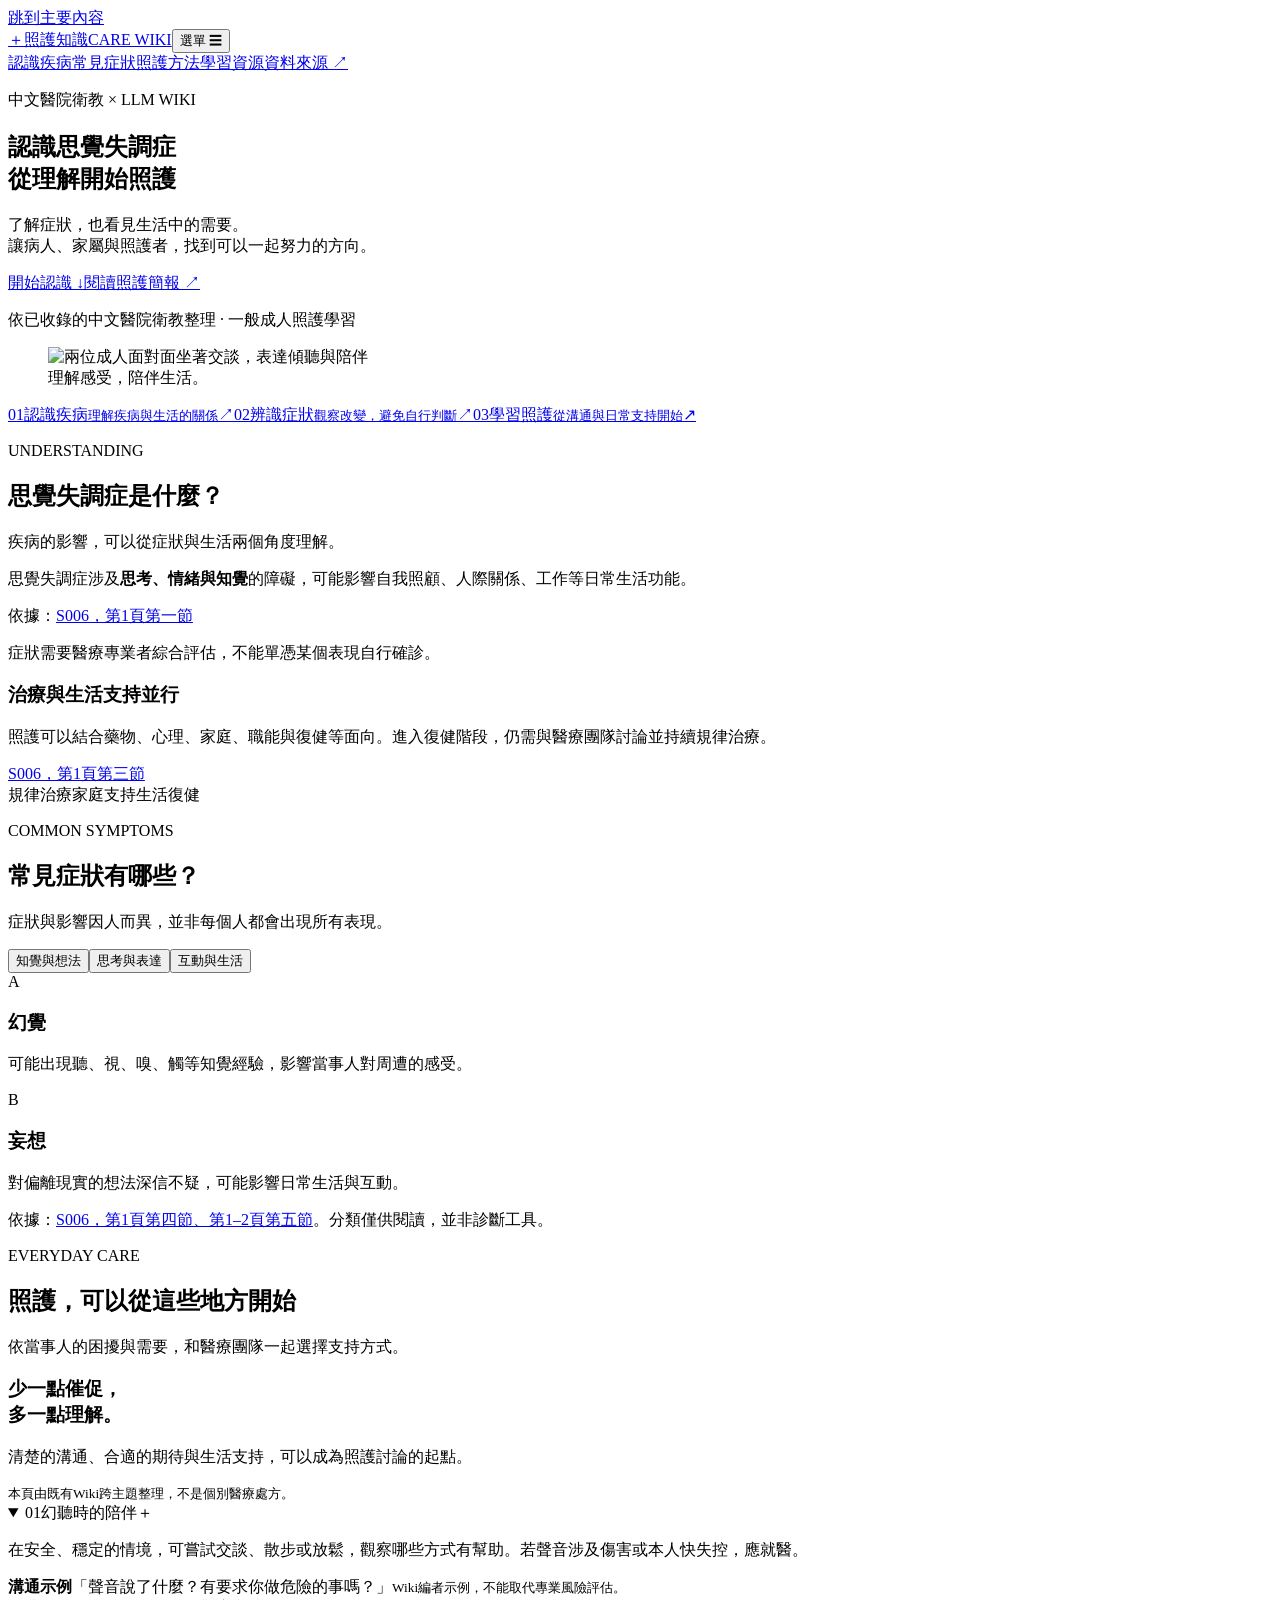
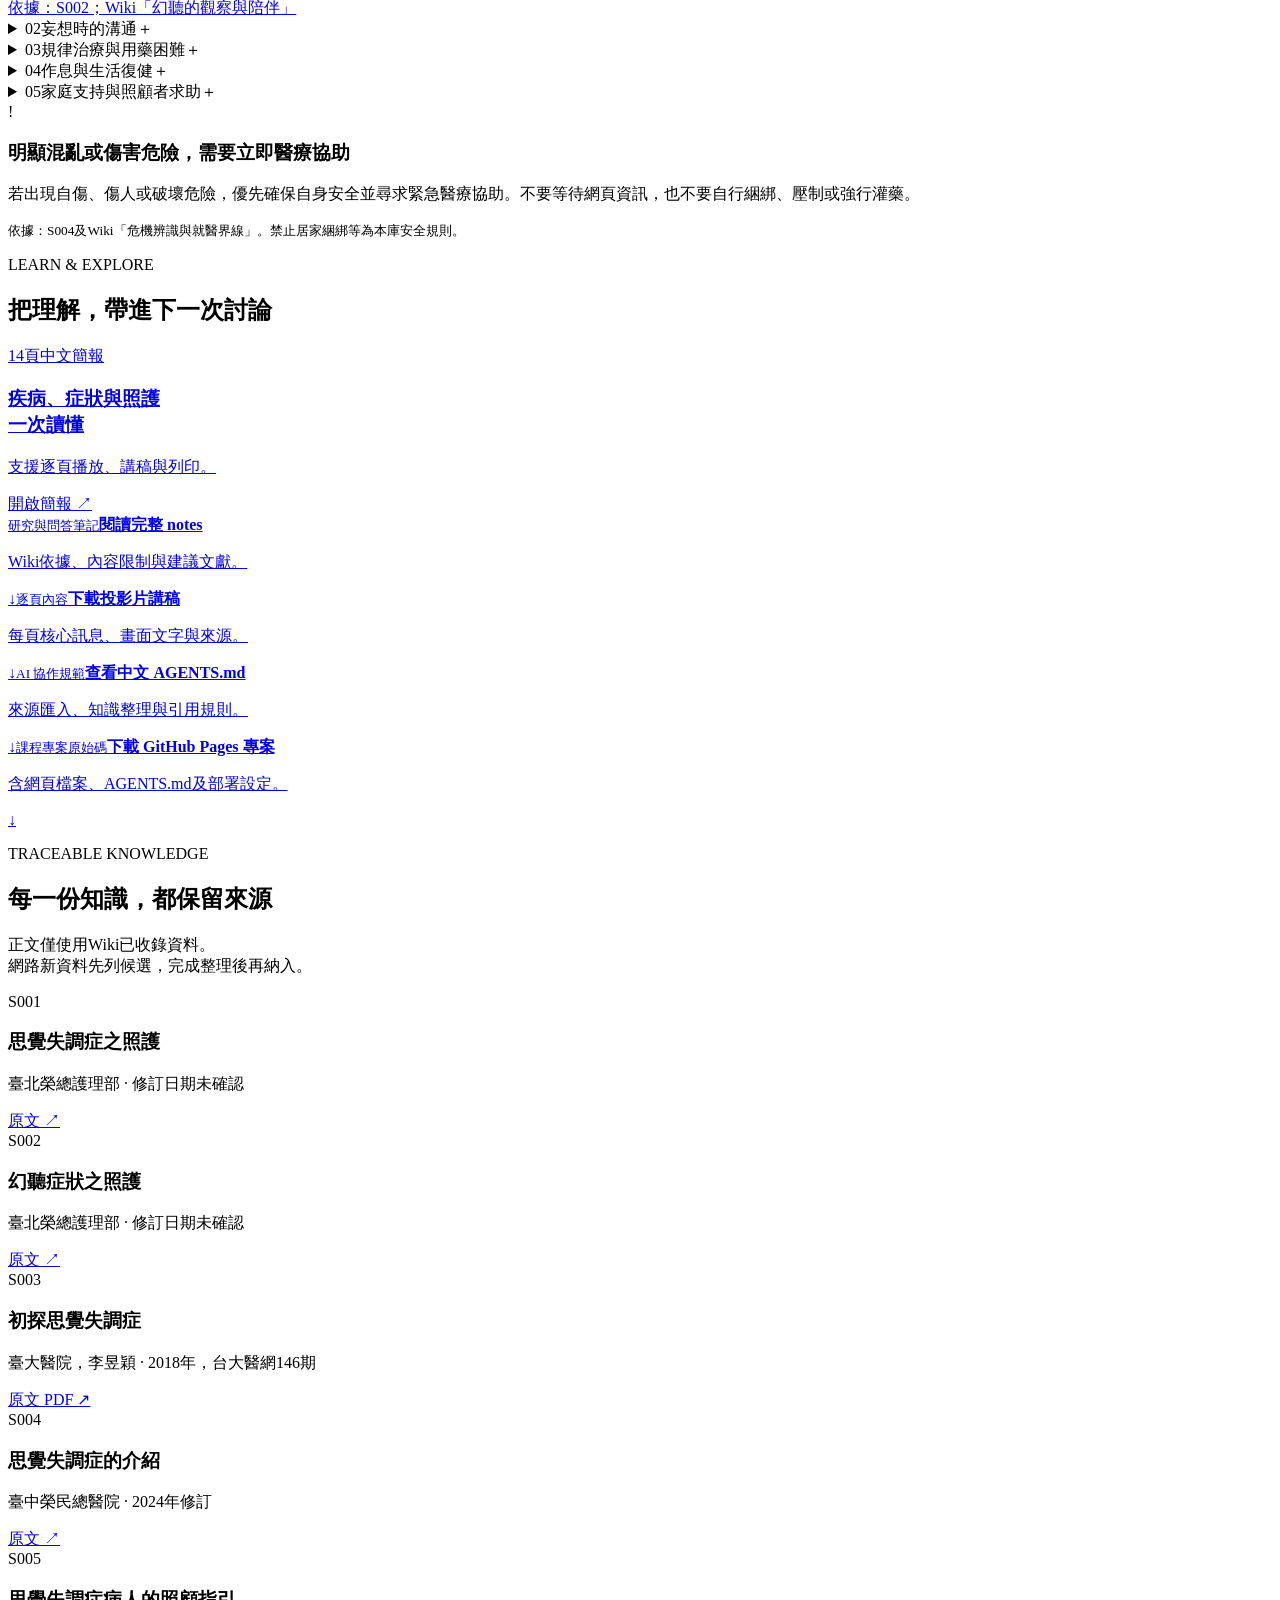
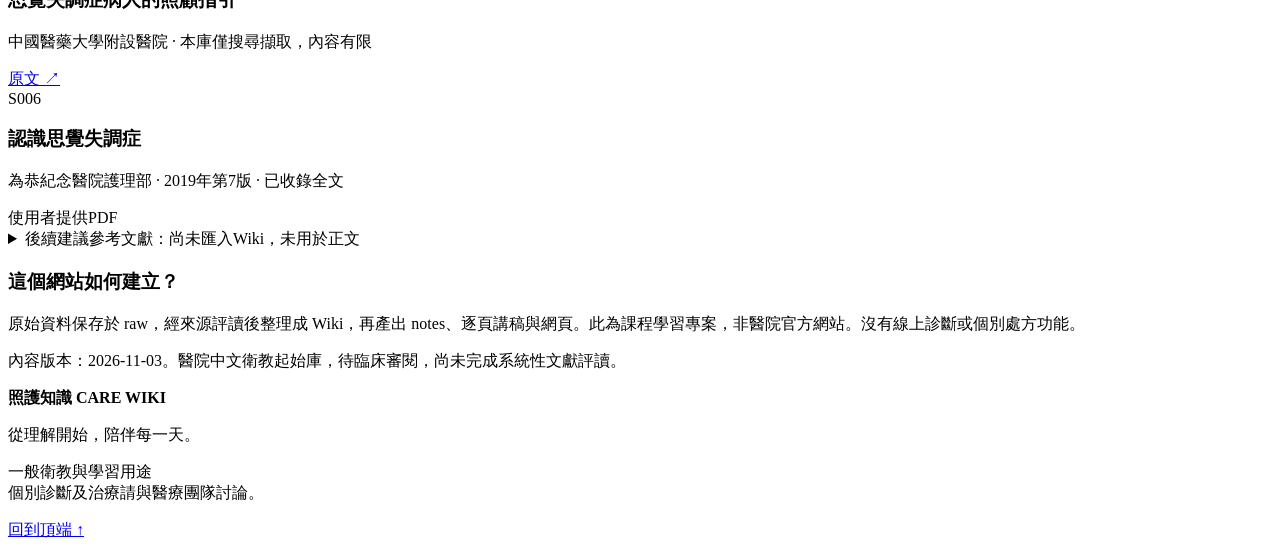
==== index.html @ a37aa3e6 "Add files via upload" ====
<!doctype html>
<html lang="zh-Hant">
<head><meta charset="utf-8"><meta name="viewport" content="width=device-width,initial-scale=1"><meta name="description" content="從理解思覺失調症開始，認識常見症狀、日常照護與家庭支持。以中文醫院衛教Wiki為依據的學習網站。"><title>思覺失調症照護知識網｜從理解開始照護</title><link rel="stylesheet" href="assets/styles.css"><script src="assets/app.js" defer></script></head>
<body>
<a class="skip" href="#main">跳到主要內容</a>
<header class="header"><div class="nav wrap"><a href="#" class="brand" aria-label="思覺失調症照護知識網首頁"><span class="brand-mark" aria-hidden="true">＋</span><span>照護知識<span class="brand-en">CARE WIKI</span></span></a><button class="menu-toggle" id="menu-toggle" aria-expanded="false" aria-controls="menu">選單 ☰</button><nav id="menu" aria-label="主要導覽"><a href="#about">認識疾病</a><a href="#symptoms">常見症狀</a><a href="#care">照護方法</a><a href="#resources">學習資源</a><a href="#sources" class="nav-source">資料來源 ↗</a></nav></div></header>
<main id="main">
<section class="hero wrap"><div class="hero-copy"><p class="eyebrow"><span></span> 中文醫院衛教 × LLM WIKI</p><h1>認識思覺失調症<br>從<span class="green">理解</span>開始照護</h1><p class="hero-lead">了解症狀，也看見生活中的需要。<br>讓病人、家屬與照護者，找到可以一起努力的方向。</p><div class="hero-actions"><a class="button primary" href="#about">開始認識 <span>↓</span></a><a class="text-link" href="presentation.html" target="_blank" rel="noopener">閱讀照護簡報 ↗</a></div><p class="hero-note">依已收錄的中文醫院衛教整理 · 一般成人照護學習</p></div><figure class="hero-art"><img src="assets/cover.jpg" alt="兩位成人面對面坐著交談，表達傾聽與陪伴" width="1200" height="675"><figcaption>理解感受，陪伴生活。</figcaption></figure></section>
<div class="intro-strip"><div class="wrap strip-grid"><a href="#about"><span class="small-num">01</span><span>認識疾病<small>理解疾病與生活的關係</small></span><span class="strip-arrow">↗</span></a><a href="#symptoms"><span class="small-num">02</span><span>辨識症狀<small>觀察改變，避免自行判斷</small></span><span class="strip-arrow">↗</span></a><a href="#care"><span class="small-num">03</span><span>學習照護<small>從溝通與日常支持開始</small></span><span class="strip-arrow">↗</span></a></div></div>
<section class="section wrap" id="about"><div class="section-head"><div><p class="eyebrow">UNDERSTANDING</p><h2>思覺失調症是什麼？</h2></div><p class="head-note">疾病的影響，可以從症狀與生活兩個角度理解。</p></div><div class="about-grid"><div class="definition"><p>思覺失調症涉及<strong>思考、情緒與知覺</strong>的障礙，可能影響自我照顧、人際關係、工作等日常生活功能。</p><p class="source-line">依據：<a href="#source-S006">S006，第1頁第一節</a></p><div class="quiet-note">症狀需要醫療專業者綜合評估，不能單憑某個表現自行確診。</div></div><div class="about-side"><h3>治療與生活支持並行</h3><p>照護可以結合藥物、心理、家庭、職能與復健等面向。進入復健階段，仍需與醫療團隊討論並持續規律治療。</p><a class="source-line" href="#source-S006">S006，第1頁第三節</a><div class="tag-row"><span>規律治療</span><span>家庭支持</span><span>生活復健</span></div></div></div></section>
<section class="symptom-section" id="symptoms"><div class="wrap section"><div class="section-head"><div><p class="eyebrow">COMMON SYMPTOMS</p><h2>常見症狀有哪些？</h2></div><p class="head-note">症狀與影響因人而異，並非每個人都會出現所有表現。</p></div><div class="tabs" role="tablist" aria-label="症狀分類"><button role="tab" id="tab-perception" aria-controls="symptom-panel" aria-selected="true" data-tab="perception">知覺與想法</button><button role="tab" id="tab-expression" aria-controls="symptom-panel" aria-selected="false" data-tab="expression">思考與表達</button><button role="tab" id="tab-life" aria-controls="symptom-panel" aria-selected="false" data-tab="life">互動與生活</button></div><div id="symptom-panel" class="symptom-content" role="tabpanel" aria-labelledby="tab-perception"><article><span class="symptom-no">A</span><h3>幻覺</h3><p>可能出現聽、視、嗅、觸等知覺經驗，影響當事人對周遭的感受。</p></article><article><span class="symptom-no">B</span><h3>妄想</h3><p>對偏離現實的想法深信不疑，可能影響日常生活與互動。</p></article></div><p class="source-line">依據：<a href="#source-S006">S006，第1頁第四節、第1–2頁第五節</a>。分類僅供閱讀，並非診斷工具。</p></div></section>
<section class="section wrap" id="care"><div class="section-head"><div><p class="eyebrow">EVERYDAY CARE</p><h2>照護，可以從這些地方開始</h2></div><p class="head-note">依當事人的困擾與需要，和醫療團隊一起選擇支持方式。</p></div><div class="care-grid"><aside class="care-aside"><div class="vertical-rule"></div><h3>少一點催促，<br>多一點理解。</h3><p>清楚的溝通、合適的期待與生活支持，可以成為照護討論的起點。</p><small>本頁由既有Wiki跨主題整理，不是個別醫療處方。</small></aside><div class="accordions"><details open><summary><span class="detail-no">01</span>幻聽時的陪伴<span class="plus">＋</span></summary><div class="detail-body"><p>在安全、穩定的情境，可嘗試交談、散步或放鬆，觀察哪些方式有幫助。若聲音涉及傷害或本人快失控，應就醫。</p><div class="example"><strong>溝通示例</strong>「聲音說了什麼？有要求你做危險的事嗎？」<small>Wiki編者示例，不能取代專業風險評估。</small></div><a class="source-line" href="#source-S002">依據：S002；Wiki「幻聽的觀察與陪伴」</a></div></details><details><summary><span class="detail-no">02</span>妄想時的溝通<span class="plus">＋</span></summary><div class="detail-body"><p>以簡單、明確、有耐心的方式互動，不爭辯妄想內容，尊重適度安靜與獨處的需求。</p><div class="example">「我知道你很害怕，我沒有看到你說的情況，我們先找個安靜的地方。」<small>此句為Wiki編者示例，承接感受，不附和內容。</small></div><a class="source-line" href="#source-S003">依據：S003；Wiki「妄想與支持性溝通」</a></div></details><details><summary><span class="detail-no">03</span>規律治療與用藥困難<span class="plus">＋</span></summary><div class="detail-body"><p>遇到拒藥、藥物不適或作息受影響，可記錄困難並與醫師討論。個別用藥調整需由醫療團隊評估。</p><p>可先詢問：「是忘了、身體不舒服，還是擔心藥物？」這是Wiki編者提出的溝通示例。</p><a class="source-line" href="#source-S005">依據：S005（僅搜尋擷取）、S006；Wiki「用藥支持」</a></div></details><details><summary><span class="detail-no">04</span>作息與生活復健<span class="plus">＋</span></summary><div class="detail-body"><p>建立規律作息，結合復健、人際練習與活動；肯定個人長處與進步，依本人需要選擇目標。</p><p>編者操作建議：一起選一項能完成的小活動，記錄參與感受。這不是經驗證的介入方案。</p><a class="source-line" href="#source-S001">依據：S001、S006；Wiki「生活與復健」</a></div></details><details><summary><span class="detail-no">05</span>家庭支持與照顧者求助<span class="plus">＋</span></summary><div class="detail-body"><p>減少病人的心理負擔，期待隨生活功能好轉逐步調整。照顧遇到困難，可向精神科醫師、社工師或心理師尋求支持。</p><a class="source-line" href="#source-S006">依據：S006，第2頁第七節；Wiki「追蹤與家庭支持」</a></div></details></div></div><aside class="safety" id="safety"><span class="safety-icon" aria-hidden="true">!</span><div><h3>明顯混亂或傷害危險，需要立即醫療協助</h3><p>若出現自傷、傷人或破壞危險，優先確保自身安全並尋求緊急醫療協助。不要等待網頁資訊，也不要自行綑綁、壓制或強行灌藥。</p><small>依據：S004及Wiki「危機辨識與就醫界線」。禁止居家綑綁等為本庫安全規則。</small></div></aside></section>
<section class="resources-section" id="resources"><div class="wrap section"><div class="section-head"><div><p class="eyebrow">LEARN & EXPLORE</p><h2>把理解，帶進下一次討論</h2></div></div><div class="resource-grid"><a class="resource resource-featured" href="presentation.html" target="_blank" rel="noopener"><span class="resource-label">14頁中文簡報</span><h3>疾病、症狀與照護<br>一次讀懂</h3><p>支援逐頁播放、講稿與列印。</p><span class="resource-cta">開啟簡報 ↗</span></a><div class="resource-list"><a href="downloads/notes.md" download><span><small>研究與問答筆記</small><strong>閱讀完整 notes</strong><p>Wiki依據、內容限制與建議文獻。</p></span><span>↓</span></a><a href="downloads/slides.md" download><span><small>逐頁內容</small><strong>下載投影片講稿</strong><p>每頁核心訊息、畫面文字與來源。</p></span><span>↓</span></a><a href="downloads/AGENTS.md" download><span><small>AI 協作規範</small><strong>查看中文 AGENTS.md</strong><p>來源匯入、知識整理與引用規則。</p></span><span>↓</span></a><a href="downloads/github-project.zip" download><span><small>課程專案原始碼</small><strong>下載 GitHub Pages 專案</strong><p>含網頁檔案、AGENTS.md及部署設定。</p></span><span>↓</span></a></div></div></div></section>
<section class="section wrap sources" id="sources"><div class="section-head"><div><p class="eyebrow">TRACEABLE KNOWLEDGE</p><h2>每一份知識，都保留來源</h2></div><p class="head-note">正文僅使用Wiki已收錄資料。<br>網路新資料先列候選，完成整理後再納入。</p></div><div class="source-list"><div id="source-S001"><span>S001</span><div><h3>思覺失調症之照護</h3><p>臺北榮總護理部 · 修訂日期未確認</p></div><a href="https://ihealth.vghtpe.gov.tw/media/858" target="_blank" rel="noopener">原文 ↗</a></div><div id="source-S002"><span>S002</span><div><h3>幻聽症狀之照護</h3><p>臺北榮總護理部 · 修訂日期未確認</p></div><a href="https://ihealth.vghtpe.gov.tw/media/764" target="_blank" rel="noopener">原文 ↗</a></div><div id="source-S003"><span>S003</span><div><h3>初探思覺失調症</h3><p>臺大醫院，李昱穎 · 2018年，台大醫網146期</p></div><a href="https://health.ntuh.gov.tw/health/NTUH_e_Net/NTUH_e_Net_no146/初探思覺失調症.pdf" target="_blank" rel="noopener">原文 PDF ↗</a></div><div id="source-S004"><span>S004</span><div><h3>思覺失調症的介紹</h3><p>臺中榮民總醫院 · 2024年修訂</p></div><a href="https://ihealth.vghtc.gov.tw/media/596" target="_blank" rel="noopener">原文 ↗</a></div><div id="source-S005"><span>S005</span><div><h3>思覺失調症病人的照顧指引</h3><p>中國醫藥大學附設醫院 · 本庫僅搜尋擷取，內容有限</p></div><a href="https://cmuh.cmu.edu.tw/HealthEdus/Detail?no=5394" target="_blank" rel="noopener">原文 ↗</a></div><div id="source-S006"><span>S006</span><div><h3>認識思覺失調症</h3><p>為恭紀念醫院護理部 · 2019年第7版 · 已收錄全文</p></div><span class="source-line">使用者提供PDF</span></div></div><details class="candidate-details"><summary>後續建議參考文獻：尚未匯入Wiki，未用於正文</summary><div><p><strong>R001</strong> 高雄榮民總醫院護理部（2026）。照顧者面對思覺失調症症狀的處理方法。<a href="https://org.vghks.gov.tw/HE/pdf/7G70003_1.pdf" target="_blank" rel="noopener">開啟／下載PDF ↗</a></p><p><strong>R002</strong> 嘉義基督教醫院。如何照顧思覺失調症病友（2022修訂、2023審閱）。<a href="https://www.cych.org.tw/upload/knowledge/2023-12-25-47995.pdf" target="_blank" rel="noopener">開啟／下載PDF ↗</a></p><small>推薦閱讀方向：家庭照護、幻聽與妄想溝通。下載後仍需來源評讀與Wiki匯入，不會自動成為正文依據。</small></div></details><div class="method"><h3>這個網站如何建立？</h3><p>原始資料保存於 raw，經來源評讀後整理成 Wiki，再產出 notes、逐頁講稿與網頁。此為課程學習專案，非醫院官方網站。沒有線上診斷或個別處方功能。</p><p class="source-line">內容版本：2026-11-03。醫院中文衛教起始庫，待臨床審閱，尚未完成系統性文獻評讀。</p></div></section>
</main><footer class="footer"><div class="wrap footer-inner"><div><strong>照護知識 CARE WIKI</strong><p>從理解開始，陪伴每一天。</p></div><p>一般衛教與學習用途<br>個別診斷及治療請與醫療團隊討論。</p><a href="#">回到頂端 ↑</a></div></footer>
</body></html>
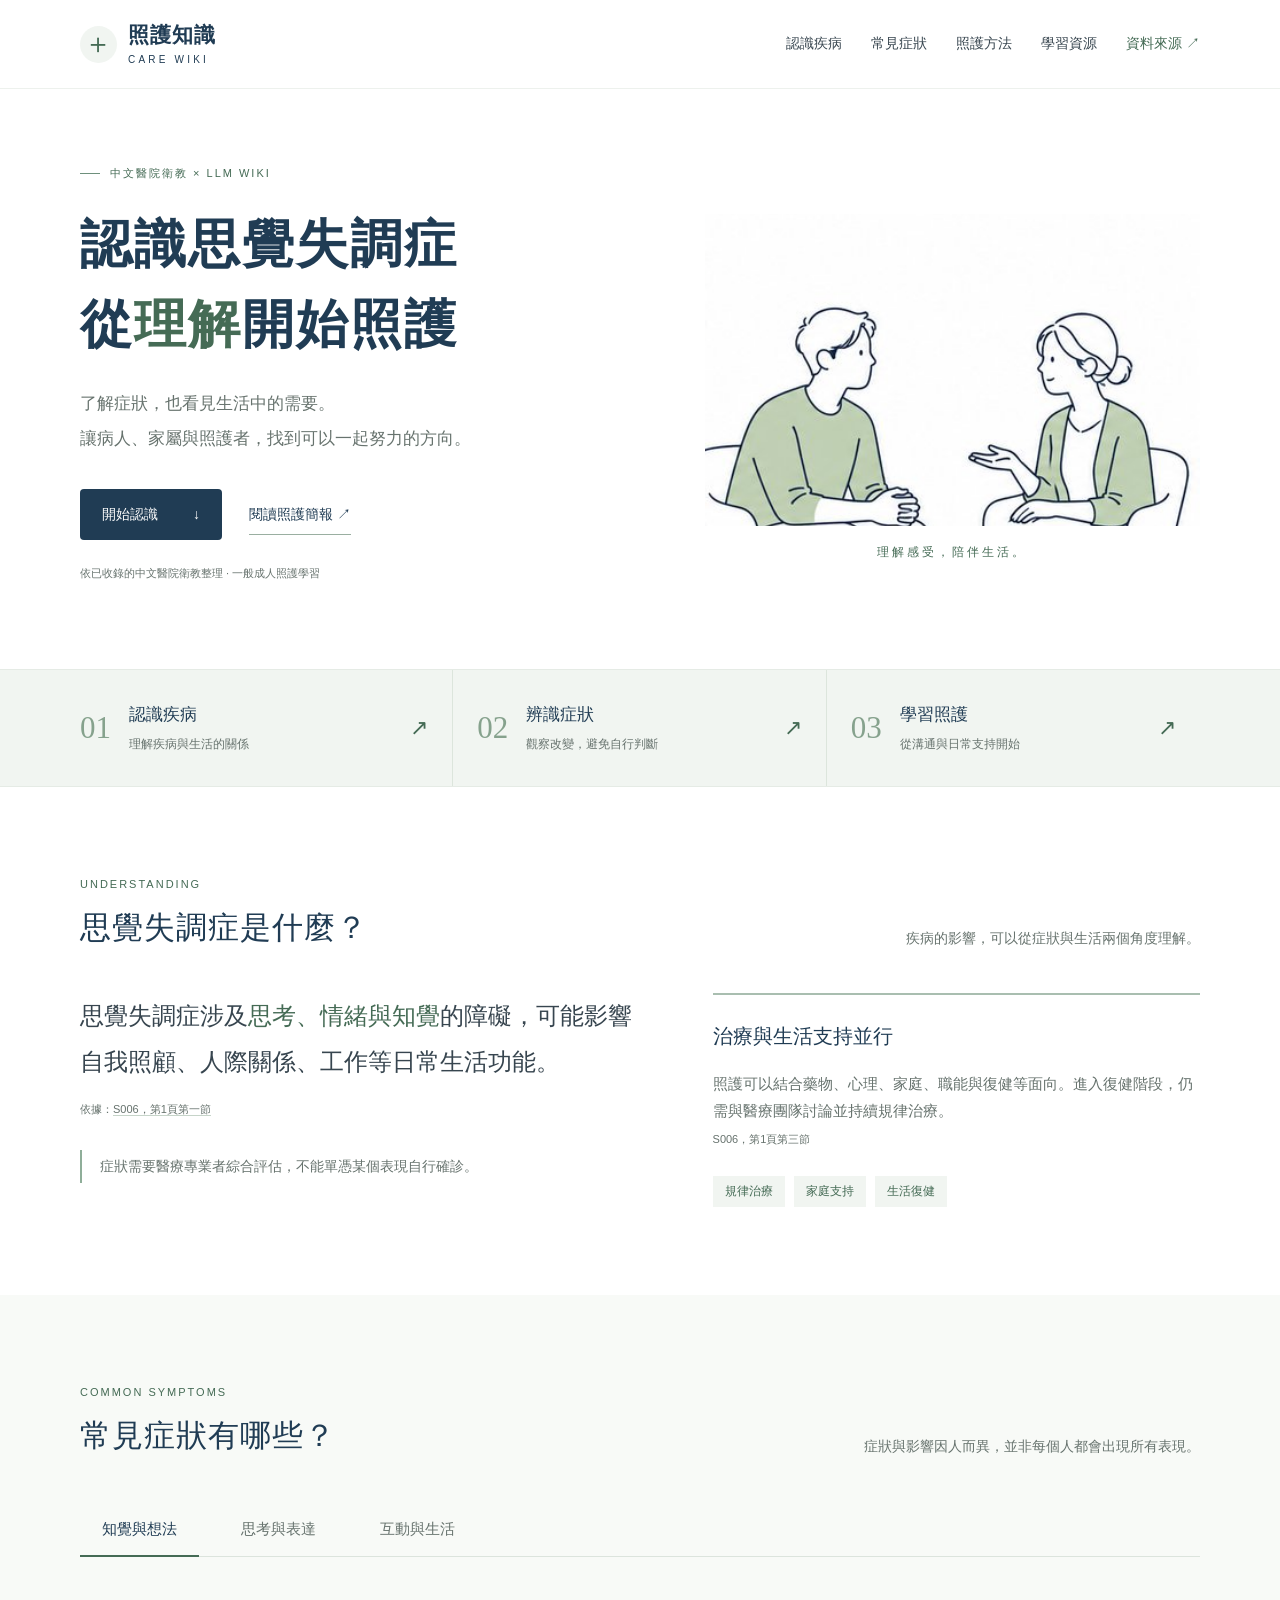
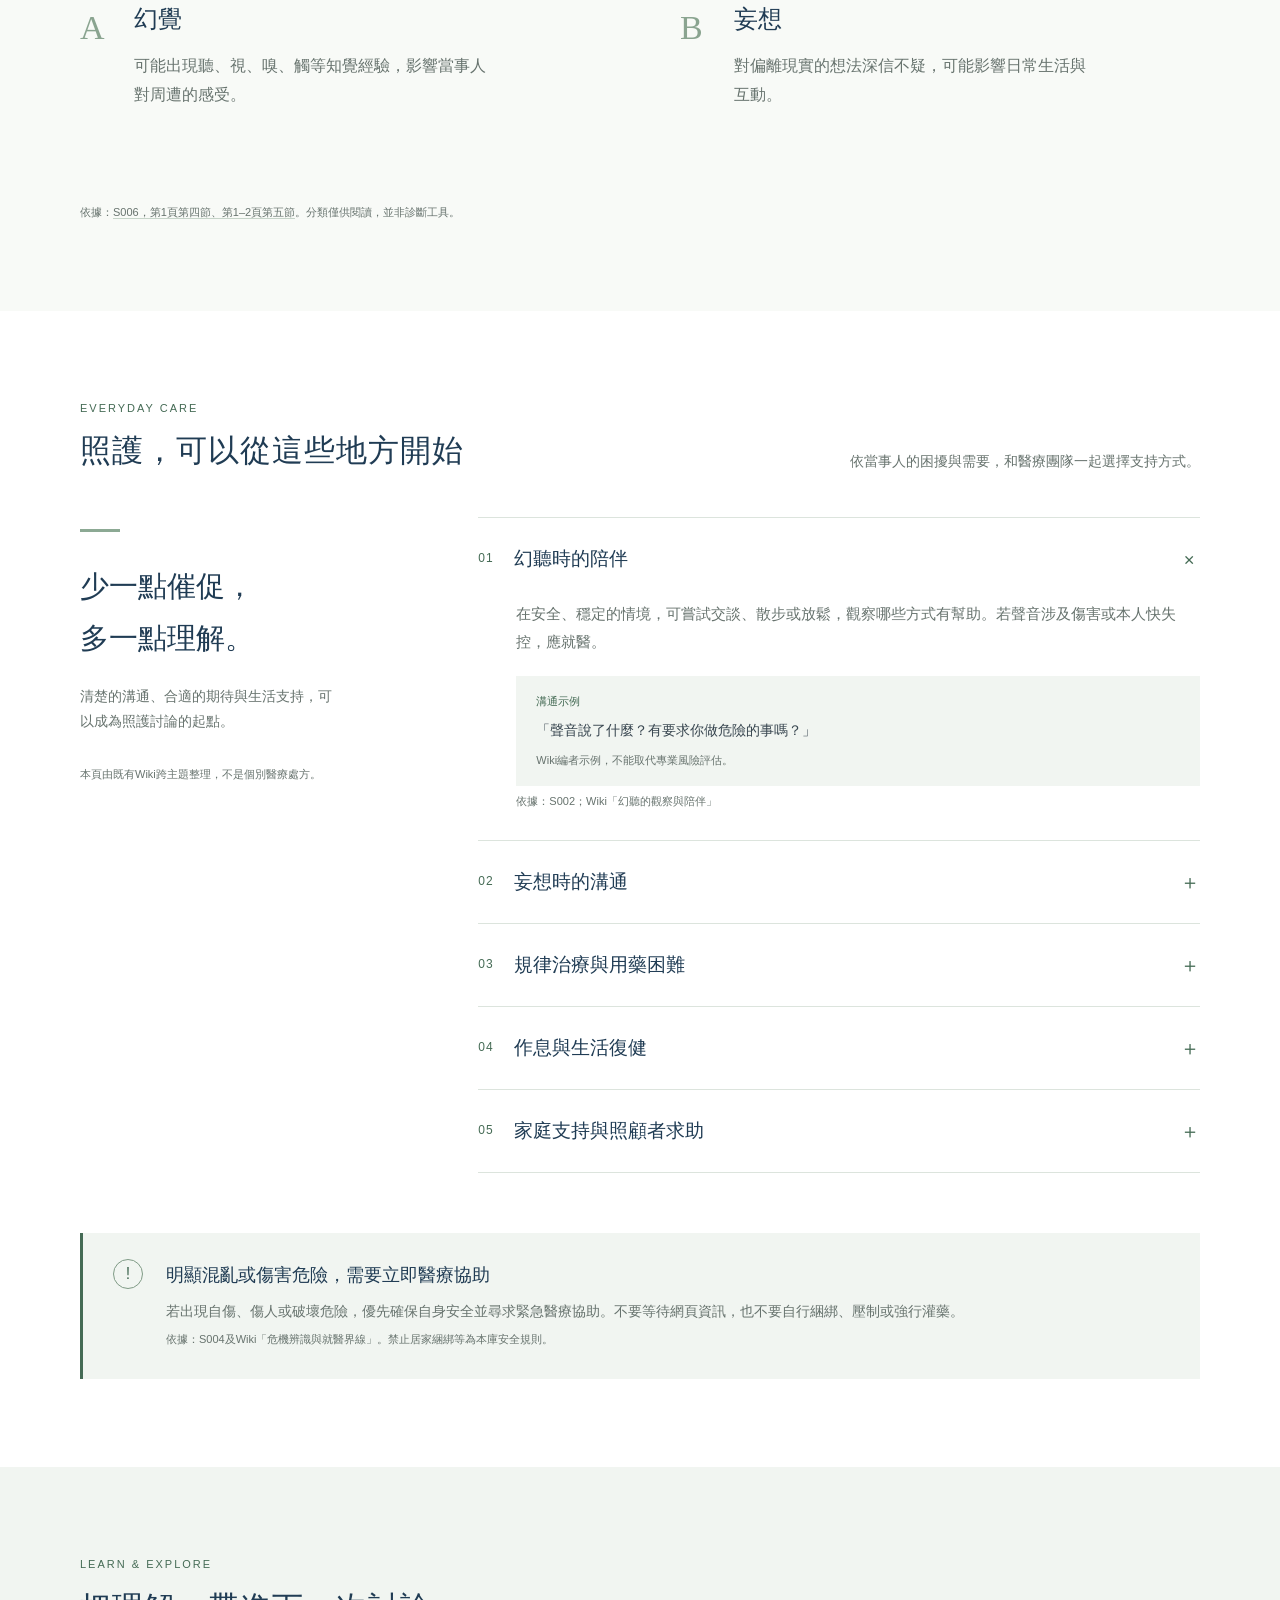
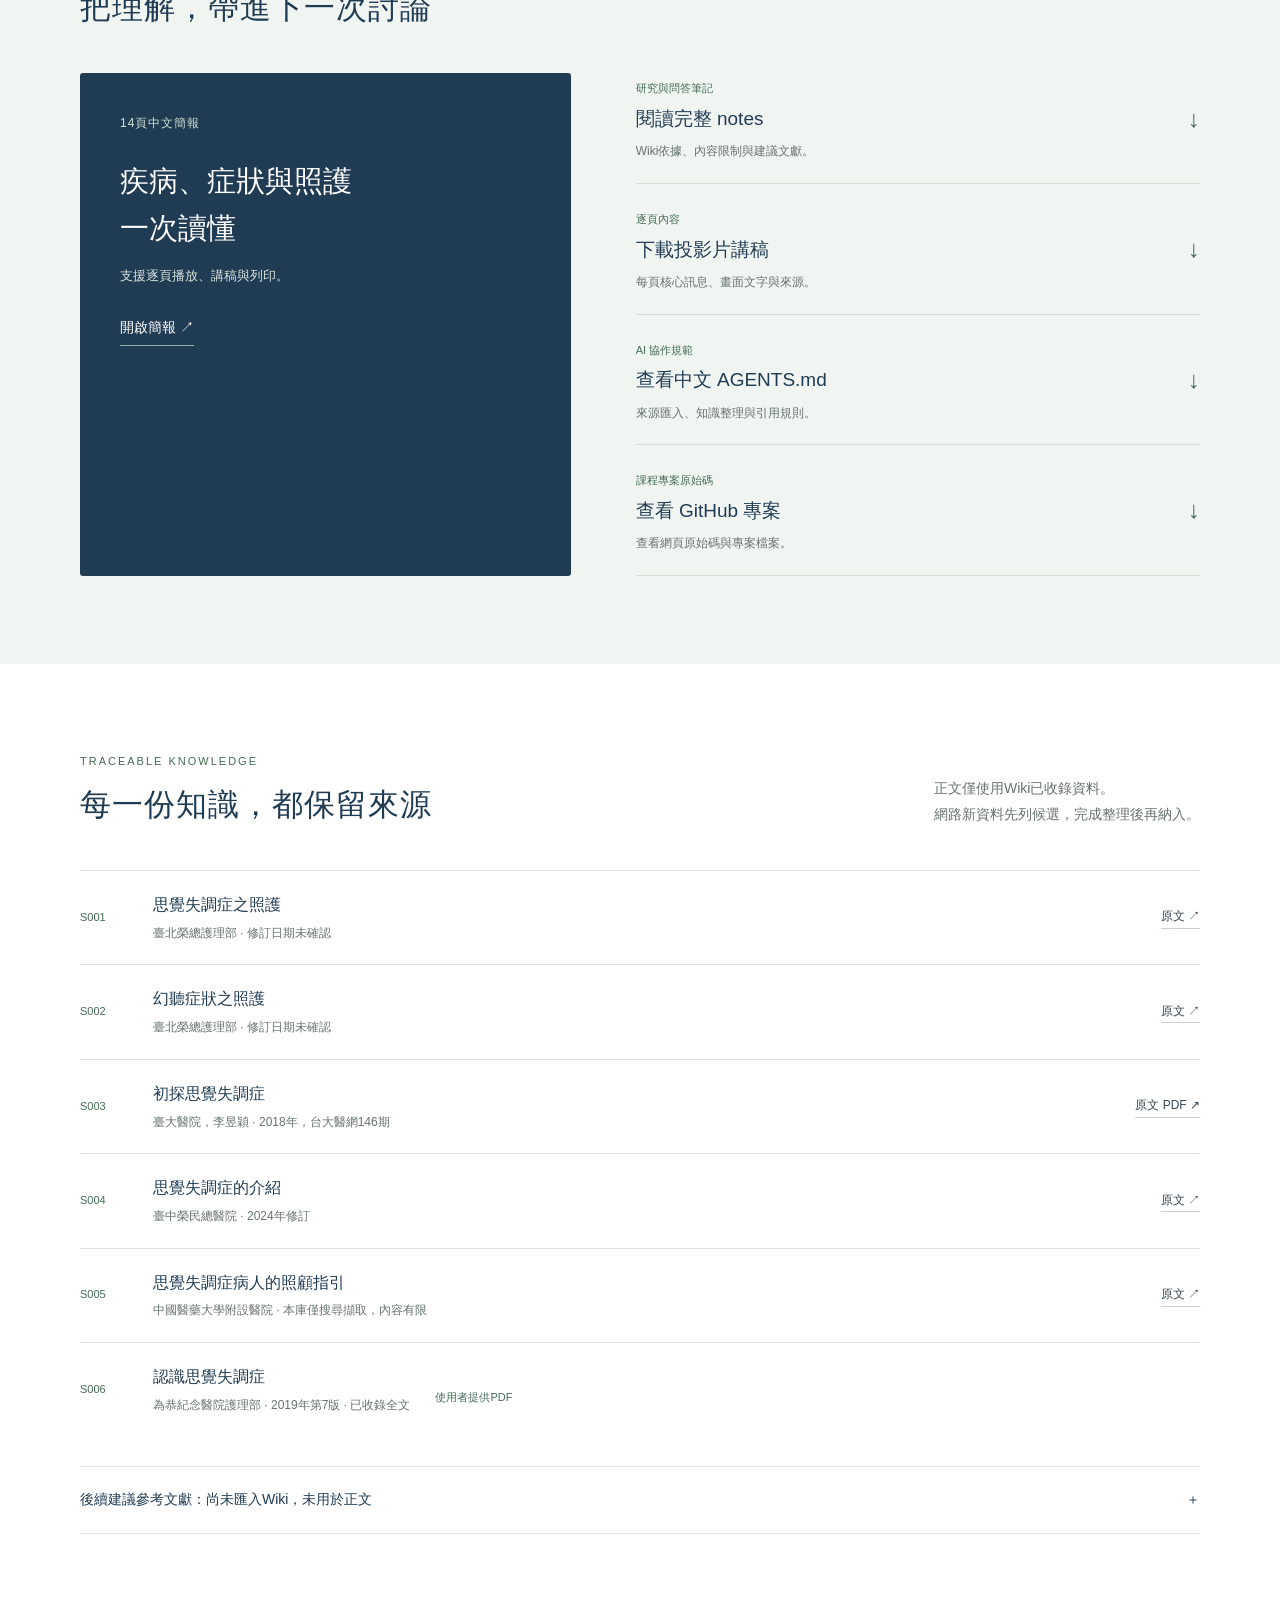
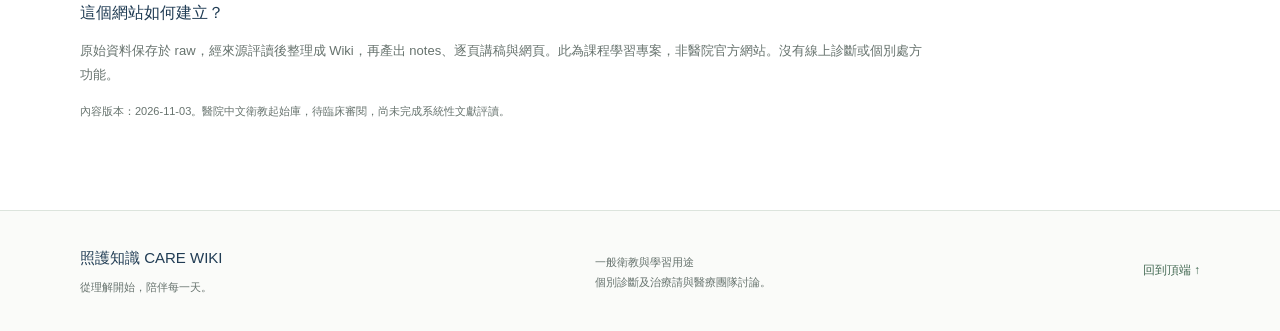
==== commit d368670b: "Add files via upload" ====
--- a/index.html
+++ b/index.html
@@ -1,16 +1,23 @@
 <!doctype html>
 <html lang="zh-Hant">
-<head><meta charset="utf-8"><meta name="viewport" content="width=device-width,initial-scale=1"><meta name="description" content="從理解思覺失調症開始，認識常見症狀、日常照護與家庭支持。以中文醫院衛教Wiki為依據的學習網站。"><title>思覺失調症照護知識網｜從理解開始照護</title><link rel="stylesheet" href="assets/styles.css"><script src="assets/app.js" defer></script></head>
+<head><meta charset="utf-8"><meta name="viewport" content="width=device-width,initial-scale=1"><meta name="description" content="從理解思覺失調症開始，認識常見症狀、日常照護與家庭支持。以中文醫院衛教Wiki為依據的學習網站。"><title>思覺失調症照護知識網｜從理解開始照護</title><style>
+:root{--navy:#203c54;--ink:#37454f;--sage:#6e907c;--sage-dark:#456b55;--pale:#f1f5f1;--muted:#67736e;--line:#dce4dd;--white:#fff;--max:1120px}*{box-sizing:border-box}html{scroll-behavior:smooth;scroll-padding-top:110px}body{margin:0;background:var(--white);color:var(--ink);font-family:"Noto Sans TC","Microsoft JhengHei","PingFang TC",sans-serif;line-height:1.8;font-size:16px}a{color:inherit;text-decoration:none}button{font:inherit;cursor:pointer}button:focus-visible,a:focus-visible,summary:focus-visible{outline:3px solid #7da38a;outline-offset:5px}a,button,summary{-webkit-tap-highlight-color:transparent}h1,h2,h3,p{margin:0}h1,h2,h3{color:var(--navy)}.wrap{width:min(var(--max),calc(100% - 64px));margin:auto}.skip{position:fixed;left:15px;top:-100px;background:white;padding:10px;z-index:100}.skip:focus{top:10px}.header{position:sticky;top:0;background:#fffffffa;border-bottom:1px solid #edf1ed;z-index:10}.nav{min-height:88px;display:flex;justify-content:space-between;align-items:center;gap:20px}.brand{display:flex;gap:11px;align-items:center;line-height:1.1;color:var(--navy);font-size:21px;font-weight:600;letter-spacing:1px}.brand-mark{width:37px;height:37px;background:var(--pale);color:var(--sage-dark);border-radius:50%;display:grid;place-items:center;font-size:28px;font-weight:400}.brand-en{display:block;font-size:10px;letter-spacing:3.2px;font-weight:400;margin-top:8px}.nav nav{display:flex;gap:29px;align-items:center;font-size:14px}.nav nav a{padding:8px 0}.nav nav a:hover{color:var(--sage-dark)}.nav-source{color:var(--sage-dark)}.menu-toggle{display:none;background:white;border:1px solid var(--line);border-radius:4px;padding:8px 11px;color:var(--navy)}.hero{min-height:580px;display:grid;grid-template-columns:1.2fr 1fr;align-items:center;gap:30px;padding-top:65px;padding-bottom:75px}.eyebrow{font-size:11px;letter-spacing:2px;color:var(--sage-dark);font-weight:500;margin-bottom:20px}.hero .eyebrow{display:flex;gap:10px;align-items:center}.eyebrow span{display:block;width:20px;height:1px;background:var(--sage)}h1{font-size:clamp(34px,4.05vw,52px);line-height:1.55;font-weight:600;letter-spacing:2px}.green{color:var(--sage-dark)}.hero-lead{font-size:17px;color:var(--muted);line-height:2.05;margin-top:23px}.hero-actions{display:flex;align-items:center;gap:27px;margin-top:32px;flex-wrap:wrap}.button{display:inline-flex;justify-content:space-between;align-items:center;gap:35px;padding:13px 22px;border-radius:4px;font-size:14px}.primary{background:var(--navy);color:white}.primary:hover{background:#315771}.text-link{font-size:14px;border-bottom:1px solid #9aafa1;padding:7px 0;color:var(--navy)}.hero-note{font-size:11px;color:var(--muted);margin-top:24px}.hero-art{margin:30px 0 0;position:relative;overflow:hidden;min-width:0;height:350px;align-self:center}.hero-art img{position:absolute;width:278%;height:auto;max-width:none;right:0;top:-93%;object-fit:contain}.hero-art figcaption{position:absolute;bottom:0;left:0;right:0;font-size:12px;letter-spacing:3px;text-align:center;color:var(--sage-dark);background:white;padding:16px 0 0}.intro-strip{background:var(--pale);border-top:1px solid #e5ebe5;border-bottom:1px solid #e5ebe5}.strip-grid{display:grid;grid-template-columns:repeat(3,1fr)}.strip-grid a{display:flex;align-items:center;gap:18px;padding:30px 24px;border-right:1px solid #dce5dc;color:var(--navy);font-size:17px}.strip-grid a:first-child{padding-left:0}.strip-grid a:last-child{border:0}.strip-grid small{display:block;font-size:12px;color:var(--muted);margin-top:3px}.small-num{font-family:Georgia,serif;font-size:31px;color:#86a28d}.strip-arrow{margin-left:auto;color:var(--sage-dark);font-size:22px}.section{padding-top:88px;padding-bottom:88px}.section-head{display:flex;justify-content:space-between;align-items:flex-end;gap:35px;margin-bottom:42px}.section-head .eyebrow{margin-bottom:10px}h2{font-size:31px;font-weight:500;letter-spacing:1px;line-height:1.5}.head-note{font-size:14px;color:var(--muted);line-height:1.9;max-width:350px}.about-grid{display:grid;grid-template-columns:1.15fr 1fr;gap:72px}.definition>p:first-child{font-size:24px;line-height:1.9}.definition strong{font-weight:500;color:var(--sage-dark)}.source-line{font-size:11px;color:var(--muted);line-height:1.8;margin-top:16px}.source-line a,.sources a{border-bottom:1px solid #c6d4c9}.quiet-note{border-left:2px solid #8fae99;padding:4px 0 4px 18px;margin-top:30px;color:var(--muted);font-size:14px}.about-side{border-top:2px solid #a9beb0;padding-top:23px}.about-side h3{font-size:20px;font-weight:500;margin-bottom:16px}.about-side p{font-size:15px;color:var(--muted)}.tag-row{display:flex;gap:9px;flex-wrap:wrap;margin-top:23px}.tag-row span{background:var(--pale);color:var(--sage-dark);font-size:12px;padding:5px 12px}.symptom-section{background:#f8faf7}.tabs{display:flex;gap:20px;border-bottom:1px solid var(--line)}.tabs button{border:0;border-bottom:2px solid transparent;background:transparent;padding:13px 22px;color:var(--muted);font-size:15px;margin-bottom:-1px}.tabs button[aria-selected=true]{border-color:var(--sage-dark);color:var(--navy);font-weight:500}.symptom-content{display:grid;grid-template-columns:1fr 1fr;gap:80px;padding:40px 0 22px;min-height:230px}.symptom-content article{position:relative;padding-left:54px}.symptom-no{position:absolute;top:0;left:0;color:#8aa490;font-family:Georgia,serif;font-size:34px}.symptom-content h3{font-size:24px;font-weight:500;margin-bottom:12px}.symptom-content p{font-size:16px;color:var(--muted);max-width:360px}.care-grid{display:grid;grid-template-columns:.75fr 1.7fr;gap:80px}.care-aside{padding-top:12px}.vertical-rule{width:40px;height:3px;background:#8ca994;margin-bottom:28px}.care-aside h3{font-size:29px;line-height:1.8;font-weight:500}.care-aside p{font-size:14px;color:var(--muted);margin-top:20px;max-width:260px}.care-aside small{display:block;color:var(--muted);font-size:11px;margin-top:30px;max-width:250px}.accordions details{border-top:1px solid var(--line)}.accordions details:last-child{border-bottom:1px solid var(--line)}summary{cursor:pointer;list-style:none}summary::-webkit-details-marker{display:none}.accordions summary{display:flex;align-items:center;gap:20px;padding:23px 0;font-size:19px;color:var(--navy)}.detail-no{font-size:12px;color:var(--sage-dark);letter-spacing:1px}.plus{margin-left:auto;color:var(--sage-dark);font-size:20px}.accordions details[open] .plus{transform:rotate(45deg)}.detail-body{padding:0 0 25px 38px;font-size:15px;color:var(--muted);line-height:1.9}.detail-body p+p{margin-top:14px}.example{background:var(--pale);padding:15px 20px;margin-top:19px;color:var(--ink);font-size:14px}.example strong{display:block;font-size:11px;color:var(--sage-dark);margin-bottom:5px;font-weight:500}.example small{display:block;font-size:11px;color:var(--muted);margin-top:7px}.safety{display:flex;gap:23px;padding:26px 30px;border-left:3px solid var(--sage-dark);background:var(--pale);margin-top:60px}.safety-icon{height:30px;width:30px;border:1px solid #809b86;border-radius:50%;display:grid;place-items:center;color:var(--sage-dark);flex-shrink:0}.safety h3{font-size:18px;font-weight:500;margin-bottom:8px}.safety p{font-size:14px;color:var(--muted)}.safety small{font-size:11px;color:var(--muted)}.resources-section{background:var(--pale)}.resource-grid{display:grid;grid-template-columns:1fr 1.15fr;gap:65px}.resource-featured{display:block;background:var(--navy);color:white;padding:35px 40px;min-height:300px;border-radius:3px}.resource-label{font-size:12px;letter-spacing:1px;color:#d2e1d5}.resource h3{font-size:29px;line-height:1.6;color:white;font-weight:500;margin:21px 0 13px}.resource p{font-size:13px;color:#d9e4de}.resource-cta{display:inline-block;font-size:14px;margin-top:28px;border-bottom:1px solid #95b3a0;padding-bottom:4px}.resource-list>a{display:flex;justify-content:space-between;align-items:center;padding:20px 0;border-bottom:1px solid #d2dfd2;gap:20px}.resource-list>a:first-child{padding-top:0}.resource-list small{font-size:11px;color:var(--sage-dark)}.resource-list strong{display:block;font-size:19px;color:var(--navy);font-weight:500}.resource-list p{font-size:12px;color:var(--muted);margin-top:5px}.resource-list>a>span:last-child{font-size:24px;color:var(--sage-dark)}.source-list>div{display:flex;align-items:center;gap:25px;padding:20px 0;border-top:1px solid var(--line);scroll-margin-top:110px}.source-list>div>span{font-size:11px;color:var(--sage-dark);min-width:48px}.source-list h3{font-weight:500;font-size:16px}.source-list p{font-size:12px;color:var(--muted);margin-top:3px}.source-list>div>a{margin-left:auto;font-size:12px;white-space:nowrap}.candidate-details{margin-top:30px;border-top:1px solid var(--line);border-bottom:1px solid var(--line);padding:20px 0}.candidate-details summary{font-size:14px;color:var(--navy)}.candidate-details summary:after{content:'＋';float:right}.candidate-details[open] summary:after{content:'－'}.candidate-details>div{padding-top:20px;font-size:13px;color:var(--muted)}.candidate-details p+p{margin-top:16px}.candidate-details small{display:block;margin-top:16px;font-size:11px}.method{margin-top:40px;padding-top:25px}.method h3{font-size:16px;font-weight:500;margin-bottom:12px}.method p{font-size:13px;color:var(--muted);max-width:850px}.method .source-line{font-size:11px}.footer{border-top:1px solid var(--line);background:#fafbf9;padding:33px 0}.footer-inner{display:flex;justify-content:space-between;align-items:center;gap:30px}.footer strong{font-weight:500;font-size:15px;color:var(--navy)}.footer p{font-size:11px;color:var(--muted);margin-top:5px}.footer a{font-size:12px;color:var(--sage-dark)}@media(min-width:1400px){.hero-art img{top:-93%}}@media(max-width:950px){.nav nav{gap:18px;font-size:12px}.hero{grid-template-columns:1.3fr 1fr;gap:10px;min-height:520px}.hero-art{height:290px}.hero-art img{top:-81%;width:278%}.strip-grid a{padding:25px 16px;gap:11px}.strip-grid small{font-size:10px}.strip-grid a{font-size:15px}.about-grid,.care-grid{gap:40px}.head-note{max-width:280px;font-size:13px}.symptom-content{gap:40px}.resource-grid{gap:35px}}@media(max-width:720px){.wrap{width:calc(100% - 40px)}.nav{min-height:75px}.brand{font-size:18px}.brand-mark{width:32px;height:32px}.brand-en{font-size:9px}.menu-toggle{display:block}.nav nav{display:none;position:absolute;top:75px;left:0;right:0;background:white;padding:16px 25px;box-shadow:0 5px 10px #203c540a;border-top:1px solid var(--line);flex-direction:column;align-items:flex-start;gap:8px;font-size:15px}.nav nav.open{display:flex}.nav nav a{width:100%;padding:10px 0}.hero{grid-template-columns:1fr;padding-top:42px;padding-bottom:32px;gap:0;min-height:0}.hero h1{font-size:clamp(32px,7.7vw,46px)}.hero-lead{font-size:15px}.hero-actions{gap:23px;margin-top:24px}.hero-note{font-size:10px}.hero-art{height:240px;width:330px;max-width:100%;margin:28px auto 0}.hero-art img{width:278%;top:-90%}.hero-art figcaption{padding-top:8px}.strip-grid{grid-template-columns:1fr}.strip-grid a,.strip-grid a:first-child{border-right:0;border-bottom:1px solid var(--line);padding:20px 0}.strip-grid small{font-size:12px}.small-num{font-size:27px}.strip-grid a{font-size:16px}.section{padding-top:55px;padding-bottom:55px}.section-head{display:block;margin-bottom:30px}.head-note{margin-top:17px;max-width:none}.section h2{font-size:26px}.about-grid,.care-grid,.resource-grid{grid-template-columns:1fr;gap:30px}.definition>p:first-child{font-size:21px}.about-side{padding-top:20px}.tabs{gap:0;justify-content:space-between}.tabs button{font-size:13px;padding:12px 10px}.symptom-content{grid-template-columns:1fr;gap:28px;min-height:0;padding-top:28px}.symptom-content article{padding-left:43px}.symptom-content h3{font-size:22px}.symptom-content p{font-size:15px;max-width:none}.symptom-no{font-size:28px}.care-aside{display:none}.accordions summary{font-size:17px;gap:15px;padding:20px 0}.detail-body{padding-left:29px;font-size:14px}.safety{margin-top:35px;padding:22px 19px;gap:15px}.safety h3{font-size:16px}.safety-icon{width:25px;height:25px}.safety p{font-size:13px}.resource-featured{padding:27px 30px;min-height:270px}.resource h3{font-size:27px}.source-list>div{gap:12px;flex-wrap:wrap}.source-list>div>span{min-width:37px}.source-list>div>div{flex:1;min-width:180px}.source-list>div>a{margin-left:49px}.source-list h3{font-size:15px}.candidate-details summary{font-size:13px;padding-right:16px}.footer-inner{flex-wrap:wrap;gap:20px}.footer-inner>p{flex-basis:100%;order:3}.footer a{margin-left:auto}.eyebrow{font-size:10px}}@media(prefers-reduced-motion:reduce){html{scroll-behavior:auto}}
+
+</style></head>
 <body>
 <a class="skip" href="#main">跳到主要內容</a>
 <header class="header"><div class="nav wrap"><a href="#" class="brand" aria-label="思覺失調症照護知識網首頁"><span class="brand-mark" aria-hidden="true">＋</span><span>照護知識<span class="brand-en">CARE WIKI</span></span></a><button class="menu-toggle" id="menu-toggle" aria-expanded="false" aria-controls="menu">選單 ☰</button><nav id="menu" aria-label="主要導覽"><a href="#about">認識疾病</a><a href="#symptoms">常見症狀</a><a href="#care">照護方法</a><a href="#resources">學習資源</a><a href="#sources" class="nav-source">資料來源 ↗</a></nav></div></header>
 <main id="main">
-<section class="hero wrap"><div class="hero-copy"><p class="eyebrow"><span></span> 中文醫院衛教 × LLM WIKI</p><h1>認識思覺失調症<br>從<span class="green">理解</span>開始照護</h1><p class="hero-lead">了解症狀，也看見生活中的需要。<br>讓病人、家屬與照護者，找到可以一起努力的方向。</p><div class="hero-actions"><a class="button primary" href="#about">開始認識 <span>↓</span></a><a class="text-link" href="presentation.html" target="_blank" rel="noopener">閱讀照護簡報 ↗</a></div><p class="hero-note">依已收錄的中文醫院衛教整理 · 一般成人照護學習</p></div><figure class="hero-art"><img src="assets/cover.jpg" alt="兩位成人面對面坐著交談，表達傾聽與陪伴" width="1200" height="675"><figcaption>理解感受，陪伴生活。</figcaption></figure></section>
+<section class="hero wrap"><div class="hero-copy"><p class="eyebrow"><span></span> 中文醫院衛教 × LLM WIKI</p><h1>認識思覺失調症<br>從<span class="green">理解</span>開始照護</h1><p class="hero-lead">了解症狀，也看見生活中的需要。<br>讓病人、家屬與照護者，找到可以一起努力的方向。</p><div class="hero-actions"><a class="button primary" href="#about">開始認識 <span>↓</span></a><a class="text-link" href="presentation.html" target="_blank" rel="noopener">閱讀照護簡報 ↗</a></div><p class="hero-note">依已收錄的中文醫院衛教整理 · 一般成人照護學習</p></div><figure class="hero-art"><img src="[data-uri]" alt="兩位成人面對面坐著交談，表達傾聽與陪伴" width="1200" height="675"><figcaption>理解感受，陪伴生活。</figcaption></figure></section>
 <div class="intro-strip"><div class="wrap strip-grid"><a href="#about"><span class="small-num">01</span><span>認識疾病<small>理解疾病與生活的關係</small></span><span class="strip-arrow">↗</span></a><a href="#symptoms"><span class="small-num">02</span><span>辨識症狀<small>觀察改變，避免自行判斷</small></span><span class="strip-arrow">↗</span></a><a href="#care"><span class="small-num">03</span><span>學習照護<small>從溝通與日常支持開始</small></span><span class="strip-arrow">↗</span></a></div></div>
 <section class="section wrap" id="about"><div class="section-head"><div><p class="eyebrow">UNDERSTANDING</p><h2>思覺失調症是什麼？</h2></div><p class="head-note">疾病的影響，可以從症狀與生活兩個角度理解。</p></div><div class="about-grid"><div class="definition"><p>思覺失調症涉及<strong>思考、情緒與知覺</strong>的障礙，可能影響自我照顧、人際關係、工作等日常生活功能。</p><p class="source-line">依據：<a href="#source-S006">S006，第1頁第一節</a></p><div class="quiet-note">症狀需要醫療專業者綜合評估，不能單憑某個表現自行確診。</div></div><div class="about-side"><h3>治療與生活支持並行</h3><p>照護可以結合藥物、心理、家庭、職能與復健等面向。進入復健階段，仍需與醫療團隊討論並持續規律治療。</p><a class="source-line" href="#source-S006">S006，第1頁第三節</a><div class="tag-row"><span>規律治療</span><span>家庭支持</span><span>生活復健</span></div></div></div></section>
 <section class="symptom-section" id="symptoms"><div class="wrap section"><div class="section-head"><div><p class="eyebrow">COMMON SYMPTOMS</p><h2>常見症狀有哪些？</h2></div><p class="head-note">症狀與影響因人而異，並非每個人都會出現所有表現。</p></div><div class="tabs" role="tablist" aria-label="症狀分類"><button role="tab" id="tab-perception" aria-controls="symptom-panel" aria-selected="true" data-tab="perception">知覺與想法</button><button role="tab" id="tab-expression" aria-controls="symptom-panel" aria-selected="false" data-tab="expression">思考與表達</button><button role="tab" id="tab-life" aria-controls="symptom-panel" aria-selected="false" data-tab="life">互動與生活</button></div><div id="symptom-panel" class="symptom-content" role="tabpanel" aria-labelledby="tab-perception"><article><span class="symptom-no">A</span><h3>幻覺</h3><p>可能出現聽、視、嗅、觸等知覺經驗，影響當事人對周遭的感受。</p></article><article><span class="symptom-no">B</span><h3>妄想</h3><p>對偏離現實的想法深信不疑，可能影響日常生活與互動。</p></article></div><p class="source-line">依據：<a href="#source-S006">S006，第1頁第四節、第1–2頁第五節</a>。分類僅供閱讀，並非診斷工具。</p></div></section>
 <section class="section wrap" id="care"><div class="section-head"><div><p class="eyebrow">EVERYDAY CARE</p><h2>照護，可以從這些地方開始</h2></div><p class="head-note">依當事人的困擾與需要，和醫療團隊一起選擇支持方式。</p></div><div class="care-grid"><aside class="care-aside"><div class="vertical-rule"></div><h3>少一點催促，<br>多一點理解。</h3><p>清楚的溝通、合適的期待與生活支持，可以成為照護討論的起點。</p><small>本頁由既有Wiki跨主題整理，不是個別醫療處方。</small></aside><div class="accordions"><details open><summary><span class="detail-no">01</span>幻聽時的陪伴<span class="plus">＋</span></summary><div class="detail-body"><p>在安全、穩定的情境，可嘗試交談、散步或放鬆，觀察哪些方式有幫助。若聲音涉及傷害或本人快失控，應就醫。</p><div class="example"><strong>溝通示例</strong>「聲音說了什麼？有要求你做危險的事嗎？」<small>Wiki編者示例，不能取代專業風險評估。</small></div><a class="source-line" href="#source-S002">依據：S002；Wiki「幻聽的觀察與陪伴」</a></div></details><details><summary><span class="detail-no">02</span>妄想時的溝通<span class="plus">＋</span></summary><div class="detail-body"><p>以簡單、明確、有耐心的方式互動，不爭辯妄想內容，尊重適度安靜與獨處的需求。</p><div class="example">「我知道你很害怕，我沒有看到你說的情況，我們先找個安靜的地方。」<small>此句為Wiki編者示例，承接感受，不附和內容。</small></div><a class="source-line" href="#source-S003">依據：S003；Wiki「妄想與支持性溝通」</a></div></details><details><summary><span class="detail-no">03</span>規律治療與用藥困難<span class="plus">＋</span></summary><div class="detail-body"><p>遇到拒藥、藥物不適或作息受影響，可記錄困難並與醫師討論。個別用藥調整需由醫療團隊評估。</p><p>可先詢問：「是忘了、身體不舒服，還是擔心藥物？」這是Wiki編者提出的溝通示例。</p><a class="source-line" href="#source-S005">依據：S005（僅搜尋擷取）、S006；Wiki「用藥支持」</a></div></details><details><summary><span class="detail-no">04</span>作息與生活復健<span class="plus">＋</span></summary><div class="detail-body"><p>建立規律作息，結合復健、人際練習與活動；肯定個人長處與進步，依本人需要選擇目標。</p><p>編者操作建議：一起選一項能完成的小活動，記錄參與感受。這不是經驗證的介入方案。</p><a class="source-line" href="#source-S001">依據：S001、S006；Wiki「生活與復健」</a></div></details><details><summary><span class="detail-no">05</span>家庭支持與照顧者求助<span class="plus">＋</span></summary><div class="detail-body"><p>減少病人的心理負擔，期待隨生活功能好轉逐步調整。照顧遇到困難，可向精神科醫師、社工師或心理師尋求支持。</p><a class="source-line" href="#source-S006">依據：S006，第2頁第七節；Wiki「追蹤與家庭支持」</a></div></details></div></div><aside class="safety" id="safety"><span class="safety-icon" aria-hidden="true">!</span><div><h3>明顯混亂或傷害危險，需要立即醫療協助</h3><p>若出現自傷、傷人或破壞危險，優先確保自身安全並尋求緊急醫療協助。不要等待網頁資訊，也不要自行綑綁、壓制或強行灌藥。</p><small>依據：S004及Wiki「危機辨識與就醫界線」。禁止居家綑綁等為本庫安全規則。</small></div></aside></section>
-<section class="resources-section" id="resources"><div class="wrap section"><div class="section-head"><div><p class="eyebrow">LEARN & EXPLORE</p><h2>把理解，帶進下一次討論</h2></div></div><div class="resource-grid"><a class="resource resource-featured" href="presentation.html" target="_blank" rel="noopener"><span class="resource-label">14頁中文簡報</span><h3>疾病、症狀與照護<br>一次讀懂</h3><p>支援逐頁播放、講稿與列印。</p><span class="resource-cta">開啟簡報 ↗</span></a><div class="resource-list"><a href="downloads/notes.md" download><span><small>研究與問答筆記</small><strong>閱讀完整 notes</strong><p>Wiki依據、內容限制與建議文獻。</p></span><span>↓</span></a><a href="downloads/slides.md" download><span><small>逐頁內容</small><strong>下載投影片講稿</strong><p>每頁核心訊息、畫面文字與來源。</p></span><span>↓</span></a><a href="downloads/AGENTS.md" download><span><small>AI 協作規範</small><strong>查看中文 AGENTS.md</strong><p>來源匯入、知識整理與引用規則。</p></span><span>↓</span></a><a href="downloads/github-project.zip" download><span><small>課程專案原始碼</small><strong>下載 GitHub Pages 專案</strong><p>含網頁檔案、AGENTS.md及部署設定。</p></span><span>↓</span></a></div></div></div></section>
+<section class="resources-section" id="resources"><div class="wrap section"><div class="section-head"><div><p class="eyebrow">LEARN & EXPLORE</p><h2>把理解，帶進下一次討論</h2></div></div><div class="resource-grid"><a class="resource resource-featured" href="presentation.html" target="_blank" rel="noopener"><span class="resource-label">14頁中文簡報</span><h3>疾病、症狀與照護<br>一次讀懂</h3><p>支援逐頁播放、講稿與列印。</p><span class="resource-cta">開啟簡報 ↗</span></a><div class="resource-list"><a href="[data-uri]" download="notes.md"><span><small>研究與問答筆記</small><strong>閱讀完整 notes</strong><p>Wiki依據、內容限制與建議文獻。</p></span><span>↓</span></a><a href="[data-uri]" download="slides.md"><span><small>逐頁內容</small><strong>下載投影片講稿</strong><p>每頁核心訊息、畫面文字與來源。</p></span><span>↓</span></a><a href="[data-uri]" download="AGENTS.md"><span><small>AI 協作規範</small><strong>查看中文 AGENTS.md</strong><p>來源匯入、知識整理與引用規則。</p></span><span>↓</span></a><a href="https://github.com/chloelin006/schizophrenia-care" target="_blank" rel="noopener"><span><small>課程專案原始碼</small><strong>查看 GitHub 專案</strong><p>查看網頁原始碼與專案檔案。</p></span><span>↓</span></a></div></div></div></section>
 <section class="section wrap sources" id="sources"><div class="section-head"><div><p class="eyebrow">TRACEABLE KNOWLEDGE</p><h2>每一份知識，都保留來源</h2></div><p class="head-note">正文僅使用Wiki已收錄資料。<br>網路新資料先列候選，完成整理後再納入。</p></div><div class="source-list"><div id="source-S001"><span>S001</span><div><h3>思覺失調症之照護</h3><p>臺北榮總護理部 · 修訂日期未確認</p></div><a href="https://ihealth.vghtpe.gov.tw/media/858" target="_blank" rel="noopener">原文 ↗</a></div><div id="source-S002"><span>S002</span><div><h3>幻聽症狀之照護</h3><p>臺北榮總護理部 · 修訂日期未確認</p></div><a href="https://ihealth.vghtpe.gov.tw/media/764" target="_blank" rel="noopener">原文 ↗</a></div><div id="source-S003"><span>S003</span><div><h3>初探思覺失調症</h3><p>臺大醫院，李昱穎 · 2018年，台大醫網146期</p></div><a href="https://health.ntuh.gov.tw/health/NTUH_e_Net/NTUH_e_Net_no146/初探思覺失調症.pdf" target="_blank" rel="noopener">原文 PDF ↗</a></div><div id="source-S004"><span>S004</span><div><h3>思覺失調症的介紹</h3><p>臺中榮民總醫院 · 2024年修訂</p></div><a href="https://ihealth.vghtc.gov.tw/media/596" target="_blank" rel="noopener">原文 ↗</a></div><div id="source-S005"><span>S005</span><div><h3>思覺失調症病人的照顧指引</h3><p>中國醫藥大學附設醫院 · 本庫僅搜尋擷取，內容有限</p></div><a href="https://cmuh.cmu.edu.tw/HealthEdus/Detail?no=5394" target="_blank" rel="noopener">原文 ↗</a></div><div id="source-S006"><span>S006</span><div><h3>認識思覺失調症</h3><p>為恭紀念醫院護理部 · 2019年第7版 · 已收錄全文</p></div><span class="source-line">使用者提供PDF</span></div></div><details class="candidate-details"><summary>後續建議參考文獻：尚未匯入Wiki，未用於正文</summary><div><p><strong>R001</strong> 高雄榮民總醫院護理部（2026）。照顧者面對思覺失調症症狀的處理方法。<a href="https://org.vghks.gov.tw/HE/pdf/7G70003_1.pdf" target="_blank" rel="noopener">開啟／下載PDF ↗</a></p><p><strong>R002</strong> 嘉義基督教醫院。如何照顧思覺失調症病友（2022修訂、2023審閱）。<a href="https://www.cych.org.tw/upload/knowledge/2023-12-25-47995.pdf" target="_blank" rel="noopener">開啟／下載PDF ↗</a></p><small>推薦閱讀方向：家庭照護、幻聽與妄想溝通。下載後仍需來源評讀與Wiki匯入，不會自動成為正文依據。</small></div></details><div class="method"><h3>這個網站如何建立？</h3><p>原始資料保存於 raw，經來源評讀後整理成 Wiki，再產出 notes、逐頁講稿與網頁。此為課程學習專案，非醫院官方網站。沒有線上診斷或個別處方功能。</p><p class="source-line">內容版本：2026-11-03。醫院中文衛教起始庫，待臨床審閱，尚未完成系統性文獻評讀。</p></div></section>
 </main><footer class="footer"><div class="wrap footer-inner"><div><strong>照護知識 CARE WIKI</strong><p>從理解開始，陪伴每一天。</p></div><p>一般衛教與學習用途<br>個別診斷及治療請與醫療團隊討論。</p><a href="#">回到頂端 ↑</a></div></footer>
+<script>
+(()=>{'use strict';const menuButton=document.getElementById('menu-toggle');const menu=document.getElementById('menu');menuButton.addEventListener('click',()=>{const open=menuButton.getAttribute('aria-expanded')!=='true';menuButton.setAttribute('aria-expanded',String(open));menu.classList.toggle('open',open)});menu.querySelectorAll('a').forEach(a=>a.addEventListener('click',()=>{menu.classList.remove('open');menuButton.setAttribute('aria-expanded','false')}));const data={perception:[['幻覺','可能出現聽、視、嗅、觸等知覺經驗，影響當事人對周遭的感受。'],['妄想','對偏離現實的想法深信不疑，可能影響日常生活與互動。']],expression:[['思考與表達紊亂','語句可能片段、停頓，或難以保持連貫。'],['情感表達減少','表情或情緒表達可能變少，照護時仍需關心本人感受。']],life:[['人際退縮','與他人的互動減少，出現疏離或退縮的表現。'],['主動性與生活功能','自我照顧、家務、交通使用或工作動機可能受到影響。']]};const tabs=[...document.querySelectorAll('[role="tab"]')];const panel=document.getElementById('symptom-panel');function select(tab){tabs.forEach(t=>t.setAttribute('aria-selected',String(t===tab)));panel.setAttribute('aria-labelledby',tab.id);panel.replaceChildren(...data[tab.dataset.tab].map(([title,text],i)=>{const article=document.createElement('article');const label=document.createElement('span');label.className='symptom-no';label.textContent=i===0?'A':'B';const heading=document.createElement('h3');heading.textContent=title;const p=document.createElement('p');p.textContent=text;article.append(label,heading,p);return article}));}tabs.forEach((tab,i)=>{tab.addEventListener('click',()=>select(tab));tab.addEventListener('keydown',e=>{let next=null;if(e.key==='ArrowRight')next=(i+1)%tabs.length;if(e.key==='ArrowLeft')next=(i+tabs.length-1)%tabs.length;if(e.key==='Home')next=0;if(e.key==='End')next=tabs.length-1;if(next!==null){e.preventDefault();select(tabs[next]);tabs[next].focus()}})});})();
+
+</script>
 </body></html>
